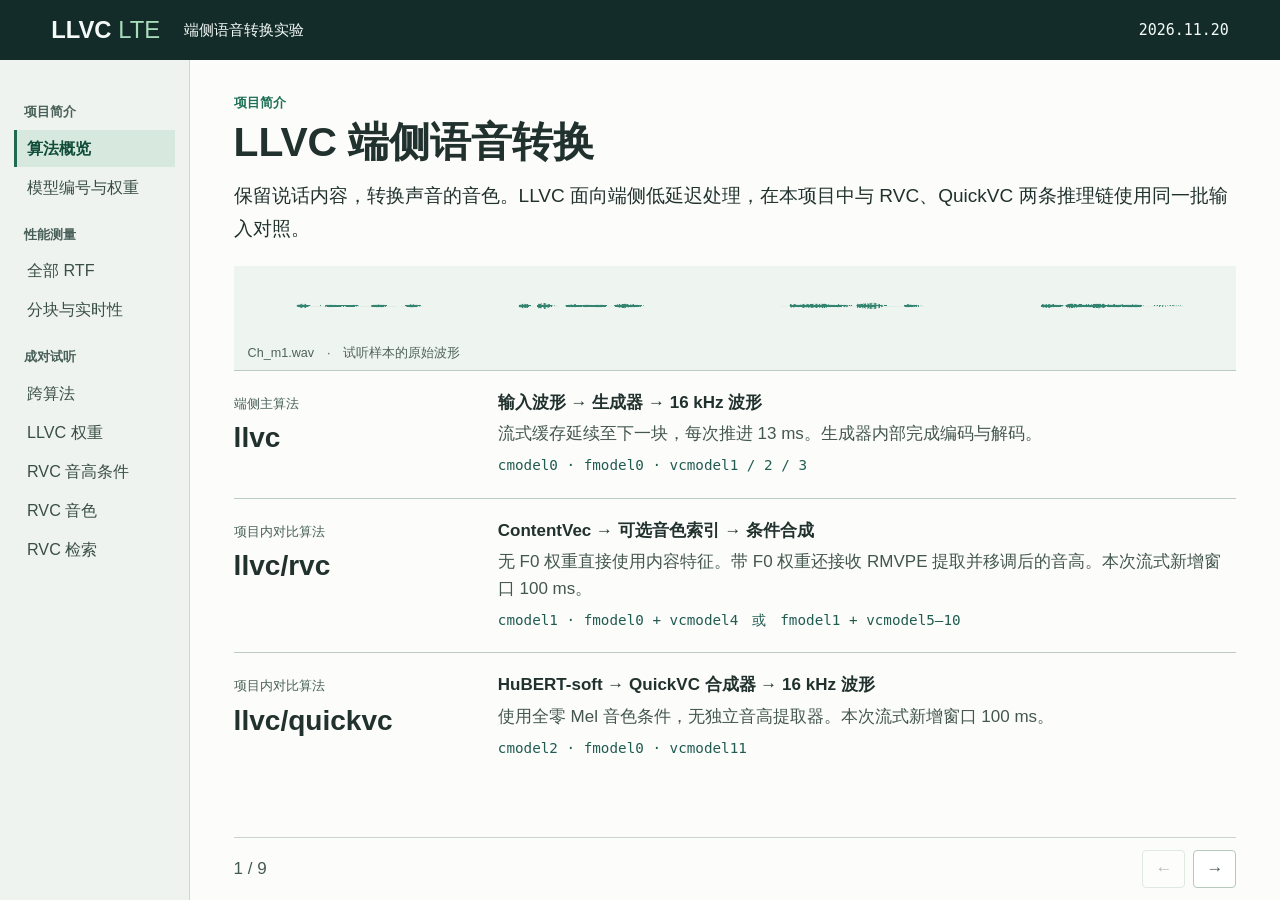
==== docs/presentation/index.html @ 1531998a "refactor(pages): 整理演示目录并更新说明" ====
<!doctype html>
<html lang="zh-CN"><head><meta charset="utf-8"><meta name="viewport" content="width=device-width, initial-scale=1">
<title>LLVC LTE · 语音转换对照实验</title>
<link rel="stylesheet" href="slides.css"><script defer src="records.js"></script><script defer src="slides.js"></script></head>
<body>
<header><div class="brand">LLVC <span>LTE</span></div><div>端侧语音转换实验</div><time>2026.11.20</time></header>
<div class="shell"><aside><nav aria-label="章节" id="menu"></nav></aside>
<main><section id="overview" data-title="算法概览">
<p class="eyebrow">项目简介</p><h1>LLVC 端侧语音转换</h1>
<p class="intro">保留说话内容，转换声音的音色。LLVC 面向端侧低延迟处理，在本项目中与 RVC、QuickVC 两条推理链使用同一批输入对照。</p>
<figure><img src="input-wave.png" alt="Ch_m1 原音波形"><figcaption>Ch_m1.wav　·　试听样本的原始波形</figcaption></figure>
<div class="family"><div><small>端侧主算法</small><h2>llvc</h2></div><div><b>输入波形 → 生成器 → 16 kHz 波形</b><p>流式缓存延续至下一块，每次推进 13 ms。生成器内部完成编码与解码。</p><code>cmodel0 · fmodel0 · vcmodel1 / 2 / 3</code></div></div>
<div class="family"><div><small>项目内对比算法</small><h2>llvc/rvc</h2></div><div><b>ContentVec → 可选音色索引 → 条件合成</b><p>无 F0 权重直接使用内容特征。带 F0 权重还接收 RMVPE 提取并移调后的音高。本次流式新增窗口 100 ms。</p><code>cmodel1 · fmodel0 + vcmodel4　或　fmodel1 + vcmodel5–10</code></div></div>
<div class="family"><div><small>项目内对比算法</small><h2>llvc/quickvc</h2></div><div><b>HuBERT-soft → QuickVC 合成器 → 16 kHz 波形</b><p>使用全零 Mel 音色条件，无独立音高提取器。本次流式新增窗口 100 ms。</p><code>cmodel2 · fmodel0 · vcmodel11</code></div></div>
</section>
<section id="models" data-title="模型编号与权重" hidden><p class="eyebrow">项目简介</p><h1>模型编号与权重</h1>
<p class="intro">一个配置由内容特征、F0 提取和转换权重三个位置组成。输出音轨用 vcmodel 标识具体音色权重。</p>
<div class="dictionary"><div><h3>内容特征 · cmodel</h3><p><code>cmodel0</code> 无独立模型<br><code>cmodel1</code> ContentVec · checkpoint_best_legacy_500.pt<br><code>cmodel2</code> HuBERT-soft · hubert-soft-35d9f29f.pt</p></div><div><h3>音高提取 · fmodel</h3><p><code>fmodel0</code> 无独立 F0 模型<br><code>fmodel1</code> RMVPE · rmvpe.pt</p></div></div>
<div class="overflow"><table id="catalog"></table></div><p class="caption">白菜357k 在两批试听中均未能加载，表中保留它的配置编号。RVC 的目标性别来自音色配置；LLVC 与 QuickVC 的批次未指定目标性别。</p></section>
<section id="speed" data-title="全部 RTF" hidden><p class="eyebrow">CPU 性能</p><h1>流式与非流式吞吐</h1>
<p class="intro">RTF 为累计处理耗时除以累计有效输入时长。每秒输入可用 1 秒计算；数值越小，处理越快。</p><div class="overflow"><table id="rtf"></table></div>
<p class="caption">Windows 11，CPU 推理，PyTorch 2.5.1，12 线程。每组使用 6 段音频，共 382.189 s；RVC / QuickVC 流式舍去不足整块的尾部，共计 381.900 s。计时包含持续推理所需的预处理、内容与音高提取、检索、合成和后处理，排除文件读写、模型与索引加载。</p></section>
<section id="cadence" data-title="分块与实时性" hidden><p class="eyebrow">CPU 性能</p><h1>一块输入给模型多少时间？</h1>
<p class="intro">每块平均耗时低于新增音频时长，链路在本机测量中平均能跟上输入。块长决定了模型最早何时能开始处理这段声音。</p>
<div class="family"><div><small>13 ms 新输入 · 2 ms 外部历史</small><h2>llvc</h2></div><div><b>每块平均 7.53–12.32 ms</b><p>NC 用时 7.53 ms，标准模型 9.68 ms，HFG 12.32 ms。HFG 每块平均只余 0.68 ms，遇到耗时波动时余量很小。</p></div></div>
<div class="family"><div><small>100 ms 新输入 · 192 ms 历史</small><h2>llvc/rvc</h2></div><div><b>每块平均 202–320 ms</b><p>六个配置的流式处理均会积压。非流式 RTF 为 0.473–0.599，文件吞吐明显提高。</p></div></div>
<div class="family"><div><small>100 ms 新输入 · 92 ms 历史</small><h2>llvc/quickvc</h2></div><div><b>每块平均 78.48 ms</b><p>吞吐接近标准 LLVC，但需要多采集 87 ms 输入才凑齐第一块。真实听感时延还取决于发送时机与播放缓冲。</p></div></div></section>
<div id="experiments"></div>
<div id="dock" hidden><div><small>当前音轨</small><strong id="track-name">尚未选择</strong></div><audio id="player" controls preload="metadata"></audio><label><input type="checkbox" id="sync" checked> 同一输入沿用播放位置</label></div>
<footer><span id="page-count"></span><div><button id="prev" aria-label="上一页">←</button><button id="next" aria-label="下一页">→</button></div></footer>
</main></div></body></html>
---- docs/presentation/slides.css ----
:root{font:17px/1.55 "Segoe UI","Microsoft YaHei",sans-serif;color:#21312e;background:#fcfdfb}
*{box-sizing:border-box}body{margin:0}[hidden]{display:none!important}
header{height:60px;background:#142c29;color:#f4faf8;display:flex;align-items:center;gap:24px;padding:0 4%;font-size:.88rem}
.brand{font:800 1.4rem "Segoe UI",sans-serif}.brand span{font-weight:400;color:#a6dbbc}time{margin-left:auto;font:1em monospace}
.shell{display:grid;grid-template-columns:190px minmax(0,1fr);max-width:1570px;margin:auto;min-height:calc(100vh - 60px)}
aside{background:#eff3ef;border-right:1px solid #cbd7d0;padding:25px 14px}
nav{position:sticky;top:20px;display:grid;gap:2px}nav h3,.eyebrow,small{font-size:.78rem;color:#486059}
nav h3{margin:17px 10px 5px}nav a{color:#394e47;text-decoration:none;padding:6px 10px;border-left:3px solid transparent;font-size:.95rem}
nav a:hover,.tabs button:hover{background:#e0e9e2}nav a[aria-current]{background:#d7e9df;border-left-color:#226954;color:#104c39;font-weight:bold}
main{min-width:0;padding:clamp(22px,3%,54px) 4% 0;display:flex;flex-direction:column}
section{padding-bottom:22px}h1,h2,h3,p,figure{margin:0}h1{font-size:2.4rem;line-height:1.25;margin:4px 0 12px}.eyebrow{font-weight:bold;color:#207158}
.intro{font-size:1.12rem;max-width:62em;line-height:1.72;margin-bottom:20px}figure{padding:10px 14px 6px;background:#eef4f0}figure img{width:100%;height:60px}figcaption{color:#4e625b;font-size:.74rem}
.family,.dictionary{display:grid;grid-template-columns:minmax(175px,1fr) 3fr;gap:18px;padding:19px 0;border-top:1px solid #bacbc0}.family h2{font-size:1.65rem}.family p{margin:.3rem 0;color:#44574e}
code{font: .84rem/1.7 Consolas,monospace;color:#205b50;overflow-wrap:anywhere}.dictionary{grid-template-columns:1.35fr 1fr}.dictionary h3{font-size:1rem;margin-bottom:7px}
.overflow{overflow-x:auto}.caption{margin-top:18px;padding:8px 14px;border-left:3px solid #b66e4d;background:#f9f3ed;color:#493c34;font-size:.94rem}
table{width:100%;border-collapse:collapse;text-align:left;font-variant-numeric:tabular-nums}th,td{border-bottom:1px solid #cfdbd3;padding:9px 12px}
thead th{font-size:.8rem;color:#40564a;background:#eaf1ec}.metric{position:relative;isolation:isolate;text-align:right;font:1rem Consolas,monospace}.metric:before{content:"";position:absolute;inset:15% auto 15% 0;width:var(--length);background:#c6e8d7;z-index:-1}.metric.over:before{background:#f1d5bf}
#catalog small,.matrix small,.matrix strong{display:block}small{font-weight:500}.tabs{display:flex;gap:5px;flex-wrap:wrap;margin:14px 0}.tabs button{border:1px solid #bbcac1;background:#fff}
button{font:inherit;cursor:pointer;border-radius:4px;padding:5px 12px;color:inherit}button:focus-visible,a:focus-visible{outline:3px solid #bd623a;outline-offset:2px}button:disabled{opacity:.4;cursor:default}
.tabs button[aria-pressed=true]{color:white;background:#1c634e;border-color:#1c634e}
.matrix{table-layout:fixed}.matrix th:first-child{width:30%}.matrix thead th{vertical-align:top;color:#243d31}.matrix th strong{font-size:.99rem;overflow-wrap:anywhere}.matrix tbody th{font-weight:600}.matrix tbody tr:nth-child(even){background:#f4f7f3}
.pair{display:flex;flex-wrap:wrap;gap:7px;margin-bottom:4px}.sound{border:1px solid #9fb4a8;background:white;font-size:.91rem}.sound:before{content:'▶';font-size:.68em;margin-right:6px}.sound.playing{background:#1b644e;color:white}.sound.playing:before{content:'Ⅱ'}.sound:hover{border-color:#286b52}.matrix thead .sound{margin-top:4px}
#dock{position:sticky;bottom:0;z-index:1;background:#e3eee7;border:1px solid #b1c6b9;border-radius:5px;display:grid;grid-template-columns:minmax(150px,1fr) minmax(200px,1fr) auto;align-items:center;gap:10px;padding:9px 12px}
#dock small,#dock strong{display:block}#dock strong{font-size:.82rem;overflow-wrap:anywhere}#dock audio{width:100%;height:36px}#dock label{font-size:.78rem}
footer{margin-top:auto;border-top:1px solid #c9d5cc;display:flex;justify-content:space-between;align-items:center;padding:12px 0;color:#44594d}footer button{margin-left:8px;border:1px solid #b6c9bd;background:white}
@media(max-width:1000px){:root{font-size:16px}.shell{grid-template-columns:148px minmax(0,1fr)}aside{padding:12px 6px}main{padding:22px 3% 0}.pair{gap:4px}.sound{padding:4px 7px}#dock{grid-template-columns:1fr 1.4fr}#dock label{grid-column:1/-1}}
@media(max-width:720px){header{height:46px;gap:12px}.shell{display:block}aside{padding:0;border:0}nav{display:flex;flex-wrap:nowrap;overflow-x:auto;gap:0}nav a{white-space:nowrap;font-size:.85rem;padding:9px 8px}nav h3{display:none}main{padding:20px 12px 0}h1{font-size:1.8rem}.intro{font-size:1rem}.family,.dictionary{grid-template-columns:1fr;gap:6px}.family h2{font-size:1.25rem}
th,td{padding:7px 5px}#catalog,#rtf{min-width:600px}.matrix th:first-child{width:29%}.matrix small{font-size:.69rem}.matrix th strong{font-size:.78rem}.matrix .sound{font-size:.8rem}.pair{gap:4px}.tabs button{padding:5px 8px;font-size:.82rem}#dock{position:static;grid-template-columns:1fr;padding:8px}#dock label{grid-column:auto}}
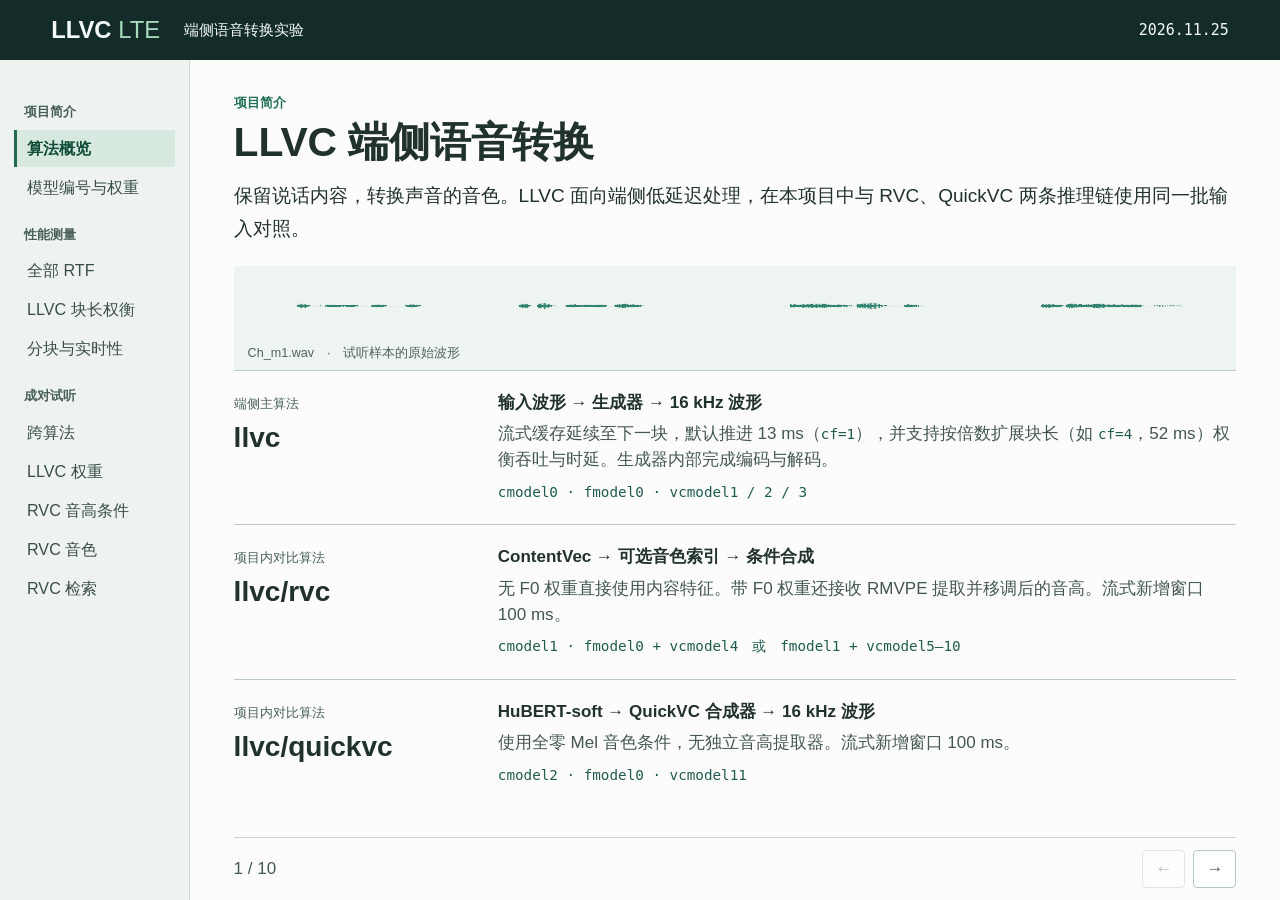
==== commit 1362cdeb: "docs(pages): 更新跨线程与跨块长 RTF 演示数据" ====
--- a/docs/presentation/index.html
+++ b/docs/presentation/index.html
@@ -3,28 +3,43 @@
 <title>LLVC LTE · 语音转换对照实验</title>
 <link rel="stylesheet" href="slides.css"><script defer src="records.js"></script><script defer src="slides.js"></script></head>
 <body>
-<header><div class="brand">LLVC <span>LTE</span></div><div>端侧语音转换实验</div><time>2026.11.20</time></header>
+<header><div class="brand">LLVC <span>LTE</span></div><div>端侧语音转换实验</div><time>2026.11.25</time></header>
 <div class="shell"><aside><nav aria-label="章节" id="menu"></nav></aside>
-<main><section id="overview" data-title="算法概览">
+<main>
+<section id="overview" data-group="项目简介" data-title="算法概览">
 <p class="eyebrow">项目简介</p><h1>LLVC 端侧语音转换</h1>
 <p class="intro">保留说话内容，转换声音的音色。LLVC 面向端侧低延迟处理，在本项目中与 RVC、QuickVC 两条推理链使用同一批输入对照。</p>
 <figure><img src="input-wave.png" alt="Ch_m1 原音波形"><figcaption>Ch_m1.wav　·　试听样本的原始波形</figcaption></figure>
-<div class="family"><div><small>端侧主算法</small><h2>llvc</h2></div><div><b>输入波形 → 生成器 → 16 kHz 波形</b><p>流式缓存延续至下一块，每次推进 13 ms。生成器内部完成编码与解码。</p><code>cmodel0 · fmodel0 · vcmodel1 / 2 / 3</code></div></div>
-<div class="family"><div><small>项目内对比算法</small><h2>llvc/rvc</h2></div><div><b>ContentVec → 可选音色索引 → 条件合成</b><p>无 F0 权重直接使用内容特征。带 F0 权重还接收 RMVPE 提取并移调后的音高。本次流式新增窗口 100 ms。</p><code>cmodel1 · fmodel0 + vcmodel4　或　fmodel1 + vcmodel5–10</code></div></div>
-<div class="family"><div><small>项目内对比算法</small><h2>llvc/quickvc</h2></div><div><b>HuBERT-soft → QuickVC 合成器 → 16 kHz 波形</b><p>使用全零 Mel 音色条件，无独立音高提取器。本次流式新增窗口 100 ms。</p><code>cmodel2 · fmodel0 · vcmodel11</code></div></div>
+<div class="family"><div><small>端侧主算法</small><h2>llvc</h2></div><div><b>输入波形 → 生成器 → 16 kHz 波形</b><p>流式缓存延续至下一块，默认推进 13 ms（<code>cf=1</code>），并支持按倍数扩展块长（如 <code>cf=4</code>，52 ms）权衡吞吐与时延。生成器内部完成编码与解码。</p><code>cmodel0 · fmodel0 · vcmodel1 / 2 / 3</code></div></div>
+<div class="family"><div><small>项目内对比算法</small><h2>llvc/rvc</h2></div><div><b>ContentVec → 可选音色索引 → 条件合成</b><p>无 F0 权重直接使用内容特征。带 F0 权重还接收 RMVPE 提取并移调后的音高。流式新增窗口 100 ms。</p><code>cmodel1 · fmodel0 + vcmodel4　或　fmodel1 + vcmodel5–10</code></div></div>
+<div class="family"><div><small>项目内对比算法</small><h2>llvc/quickvc</h2></div><div><b>HuBERT-soft → QuickVC 合成器 → 16 kHz 波形</b><p>使用全零 Mel 音色条件，无独立音高提取器。流式新增窗口 100 ms。</p><code>cmodel2 · fmodel0 · vcmodel11</code></div></div>
 </section>
+
 <section id="models" data-title="模型编号与权重" hidden><p class="eyebrow">项目简介</p><h1>模型编号与权重</h1>
 <p class="intro">一个配置由内容特征、F0 提取和转换权重三个位置组成。输出音轨用 vcmodel 标识具体音色权重。</p>
 <div class="dictionary"><div><h3>内容特征 · cmodel</h3><p><code>cmodel0</code> 无独立模型<br><code>cmodel1</code> ContentVec · checkpoint_best_legacy_500.pt<br><code>cmodel2</code> HuBERT-soft · hubert-soft-35d9f29f.pt</p></div><div><h3>音高提取 · fmodel</h3><p><code>fmodel0</code> 无独立 F0 模型<br><code>fmodel1</code> RMVPE · rmvpe.pt</p></div></div>
 <div class="overflow"><table id="catalog"></table></div><p class="caption">白菜357k 在两批试听中均未能加载，表中保留它的配置编号。RVC 的目标性别来自音色配置；LLVC 与 QuickVC 的批次未指定目标性别。</p></section>
-<section id="speed" data-title="全部 RTF" hidden><p class="eyebrow">CPU 性能</p><h1>流式与非流式吞吐</h1>
-<p class="intro">RTF 为累计处理耗时除以累计有效输入时长。每秒输入可用 1 秒计算；数值越小，处理越快。</p><div class="overflow"><table id="rtf"></table></div>
-<p class="caption">Windows 11，CPU 推理，PyTorch 2.5.1，12 线程。每组使用 6 段音频，共 382.189 s；RVC / QuickVC 流式舍去不足整块的尾部，共计 381.900 s。计时包含持续推理所需的预处理、内容与音高提取、检索、合成和后处理，排除文件读写、模型与索引加载。</p></section>
-<section id="cadence" data-title="分块与实时性" hidden><p class="eyebrow">CPU 性能</p><h1>一块输入给模型多少时间？</h1>
-<p class="intro">每块平均耗时低于新增音频时长，链路在本机测量中平均能跟上输入。块长决定了模型最早何时能开始处理这段声音。</p>
-<div class="family"><div><small>13 ms 新输入 · 2 ms 外部历史</small><h2>llvc</h2></div><div><b>每块平均 7.53–12.32 ms</b><p>NC 用时 7.53 ms，标准模型 9.68 ms，HFG 12.32 ms。HFG 每块平均只余 0.68 ms，遇到耗时波动时余量很小。</p></div></div>
-<div class="family"><div><small>100 ms 新输入 · 192 ms 历史</small><h2>llvc/rvc</h2></div><div><b>每块平均 202–320 ms</b><p>六个配置的流式处理均会积压。非流式 RTF 为 0.473–0.599，文件吞吐明显提高。</p></div></div>
-<div class="family"><div><small>100 ms 新输入 · 92 ms 历史</small><h2>llvc/quickvc</h2></div><div><b>每块平均 78.48 ms</b><p>吞吐接近标准 LLVC，但需要多采集 87 ms 输入才凑齐第一块。真实听感时延还取决于发送时机与播放缓冲。</p></div></div></section>
+
+<section id="speed" data-group="性能测量" data-title="全部 RTF" hidden><p class="eyebrow">CPU 性能 · 跨线程总览</p><h1>流式与非流式吞吐（12 线程 vs 2 线程）</h1>
+<p class="intro">RTF 为累计处理耗时除以累计有效输入时长，越小越快（绿色表示快于实时 <code>&lt; 1</code>，橙色表示慢于实时 <code>&gt;= 1</code>）。下方可切换 2 线程受限基准、12 线程默认基准，以及跨线程全景对照。</p>
+<div class="tabs" id="speed-tabs" role="group" aria-label="RTF 视图切换"></div>
+<div class="overflow"><table id="rtf" class="perf-table"></table></div>
+<p class="caption" id="speed-caption"></p></section>
+
+<section id="llvc-tradeoff" data-title="LLVC 块长权衡" hidden><p class="eyebrow">CPU 性能 · LLVC 专题</p><h1>放大块长（13 ms → 52 ms）如何撬动流式余量？</h1>
+<p class="intro">不改动网络权重、不重训、不改变流式缓存范式，仅将 <code>chunk_factor</code> 从 1（13 ms）调至 4（52 ms），每次把 4 个 13 帧局部因果窗口打包计算。在仅用 2 线程的受限条件下，三款 LLVC 流式 RTF 降至 0.270–0.424，反超此前 12 线程 <code>cf=1</code>（0.579–0.948）。</p>
+<div class="overflow"><table id="llvc-table" class="perf-table"></table></div>
+<div class="dictionary"><div><h3>流式 / 非流式倍差大幅收敛</h3><p>12 线程 <code>cf=1</code> 下流式是非流式的 13.3–18.4 倍；2 线程 <code>cf=4</code> 下收敛至 <b>2.55–2.75 倍</b>，单块计算余量达 <b>30.0–38.0 ms</b>，可作为 Python 与后续手机端 C/C++ 的统一基准块长。</p></div><div><h3>数据可比性与波动说明</h3><p><code>v0.2.2</code> 为 LLVC 引入了评估期无损推理缓存（与原版波形误差 ≤ 2.38e-7）。本轮 23:00 时段 <code>llvc</code> 非流式（0.165）略慢于同构的 <code>llvc-hfg</code>（0.108），属系统运行波动，不据此对同构权重排名。</p></div></div>
+<p class="caption">表中条形按 <code>RTF = 1.2</code> 缩放以突出实时阈值（1.0）附近的余量差异；完成即发送 = 块时长 + 均块耗时，不含算法前瞻对齐与播放缓冲。</p></section>
+
+<section id="cadence" data-title="分块与实时性" hidden><p class="eyebrow">CPU 性能 · 算力边界</p><h1>收紧到 2 线程后，谁还跟得上实时输入？</h1>
+<p class="intro">模拟手机端仅分配 2 个大核的受限 CPU 条件：每块平均耗时低于新增块时长才能避免持续积压。下表与卡片合并展示 12 线程与 2 线程下的实时边界变化。</p>
+<div class="family"><div><small>13 ms / 52 ms 新输入 · 2 ms 外部历史</small><h2>llvc</h2></div><div><b>2 线程下唯一保持实时流式：<code>cf=4</code> 均块 14.0–22.0 ms（预算 52 ms）</b><p><code>cf=1</code>（13 ms）在 2 线程下处于临界（11.2–14.0 ms，HFG 略积压）；改用 <code>cf=4</code>（52 ms）后三款变体全部充裕实时，完成即发送参考 66.0–74.0 ms，远低于 100 ms 窗口的对比模型。</p></div></div>
+<div class="family"><div><small>100 ms 新输入 · 92 ms 历史</small><h2>llvc/quickvc</h2></div><div><b>12 线程可实时（78.5 ms） → 2 线程失守积压（121.6 ms）</b><p>非流式对多核最敏感（RTF 从 0.128 升至 0.520，4.07×）；流式在 2 线程下超过 100 ms 预算，无法稳定跟上实时输入。</p></div></div>
+<div class="family"><div><small>100 ms 新输入 · 192 ms 历史</small><h2>llvc/rvc</h2></div><div><b>12 线程与 2 线程全面积压：均块 202–427 ms（预算 100 ms）</b><p>稳态音色（guanguanV1 / zhanzhanv2-xi）在 12 线程与 2 线程下均约 306–320 ms，说明流式链早已串行受限；2 线程下部分配置即便非流式也接近或超过 1.0（0.889–1.316）。</p></div></div>
+<div class="overflow"><table id="cadence-table" class="perf-table"></table></div>
+<p class="caption">数据汇总自 6 个实测批次（43 组配置、258 个已核验 WAV）。所有非流式及 LLVC 流式有效时长 382.189 s；RVC/QuickVC 流式舍去末尾不足整块部分，有效时长 381.900 s。调度参考不等于实测听感端到端延迟。</p></section>
+
 <div id="experiments"></div>
 <div id="dock" hidden><div><small>当前音轨</small><strong id="track-name">尚未选择</strong></div><audio id="player" controls preload="metadata"></audio><label><input type="checkbox" id="sync" checked> 同一输入沿用播放位置</label></div>
 <footer><span id="page-count"></span><div><button id="prev" aria-label="上一页">←</button><button id="next" aria-label="下一页">→</button></div></footer>
--- a/docs/presentation/slides.css
+++ b/docs/presentation/slides.css
@@ -25,4 +25,4 @@
 footer{margin-top:auto;border-top:1px solid #c9d5cc;display:flex;justify-content:space-between;align-items:center;padding:12px 0;color:#44594d}footer button{margin-left:8px;border:1px solid #b6c9bd;background:white}
 @media(max-width:1000px){:root{font-size:16px}.shell{grid-template-columns:148px minmax(0,1fr)}aside{padding:12px 6px}main{padding:22px 3% 0}.pair{gap:4px}.sound{padding:4px 7px}#dock{grid-template-columns:1fr 1.4fr}#dock label{grid-column:1/-1}}
 @media(max-width:720px){header{height:46px;gap:12px}.shell{display:block}aside{padding:0;border:0}nav{display:flex;flex-wrap:nowrap;overflow-x:auto;gap:0}nav a{white-space:nowrap;font-size:.85rem;padding:9px 8px}nav h3{display:none}main{padding:20px 12px 0}h1{font-size:1.8rem}.intro{font-size:1rem}.family,.dictionary{grid-template-columns:1fr;gap:6px}.family h2{font-size:1.25rem}
-th,td{padding:7px 5px}#catalog,#rtf{min-width:600px}.matrix th:first-child{width:29%}.matrix small{font-size:.69rem}.matrix th strong{font-size:.78rem}.matrix .sound{font-size:.8rem}.pair{gap:4px}.tabs button{padding:5px 8px;font-size:.82rem}#dock{position:static;grid-template-columns:1fr;padding:8px}#dock label{grid-column:auto}}
+th,td{padding:7px 5px}#catalog,.perf-table{min-width:640px}.matrix th:first-child{width:29%}.matrix small{font-size:.69rem}.matrix th strong{font-size:.78rem}.matrix .sound{font-size:.8rem}.pair{gap:4px}.tabs button{padding:5px 8px;font-size:.82rem}#dock{position:static;grid-template-columns:1fr;padding:8px}#dock label{grid-column:auto}}
